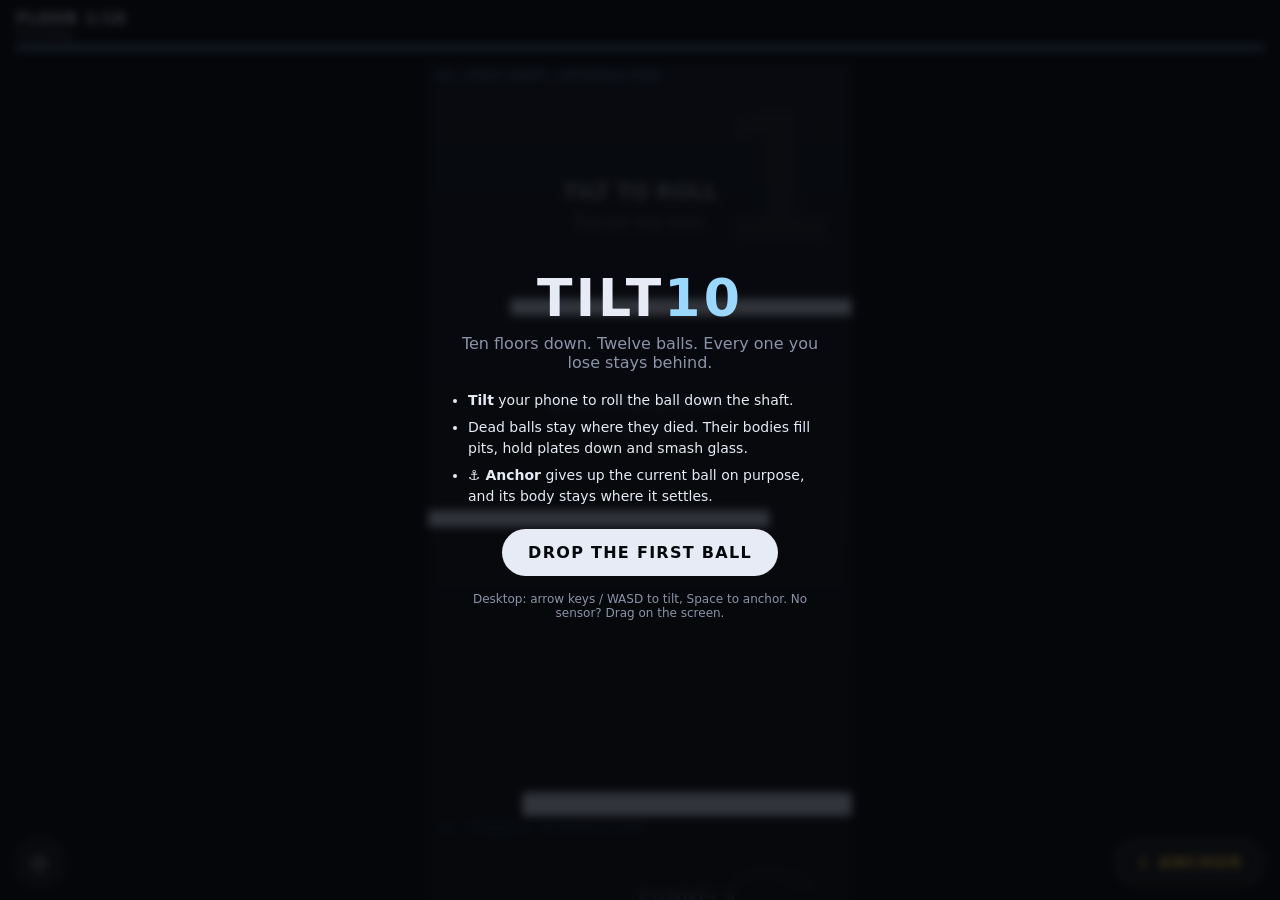
==== index.html @ e5cd6c71 "Add Tilt10: a 10-floor tilt-controlled ball descent puzzle Playable web prototype. Dead balls persis" ====
<!doctype html>
<html lang="en">
<head>
  <meta charset="utf-8" />
  <meta name="viewport" content="width=device-width, initial-scale=1, maximum-scale=1, user-scalable=no, viewport-fit=cover" />
  <meta name="theme-color" content="#06070b" />
  <meta name="apple-mobile-web-app-capable" content="yes" />
  <meta name="mobile-web-app-capable" content="yes" />
  <title>Tilt10</title>
  <link rel="stylesheet" href="style.css" />
</head>
<body>
  <canvas id="game"></canvas>

  <header id="hud">
    <div class="hud-left">
      <div id="hud-floor">FLOOR 1/10</div>
      <div id="hud-name">First Drop</div>
    </div>
    <div id="hud-balls"></div>
    <div id="hud-timer-wrap"><div id="hud-timer"></div></div>
  </header>

  <footer id="controls">
    <button id="calib" title="Recalibrate tilt (C)" aria-label="Recalibrate tilt">◎</button>
    <button id="anchor" title="Anchor this ball (Space)">⚓ ANCHOR</button>
  </footer>

  <div id="toast" role="status"></div>

  <section id="title" class="overlay">
    <div class="card">
      <h1>TILT<span>10</span></h1>
      <p class="tag">Ten floors down. Twelve balls. Every one you lose stays behind.</p>
      <ul>
        <li><b>Tilt</b> your phone to roll the ball down the shaft.</li>
        <li>Dead balls stay where they died. Their bodies fill pits, hold plates down and smash glass.</li>
        <li><b>⚓ Anchor</b> gives up the current ball on purpose, and its body stays where it settles.</li>
      </ul>
      <button id="start">DROP THE FIRST BALL</button>
      <p class="small">Desktop: arrow keys / WASD to tilt, Space to anchor. No sensor? Drag on the screen.</p>
    </div>
  </section>

  <section id="end" class="overlay hidden">
    <div class="card">
      <h1 id="end-title">BREACHED</h1>
      <p id="end-text"></p>
      <p id="end-best" class="small"></p>
      <button id="again">TRY AGAIN</button>
    </div>
  </section>

  <script type="module" src="js/game.js"></script>
</body>
</html>
---- style.css ----
:root {
  --bg: #06070b;
  --fg: #e6ebf5;
  --dim: #8b94a8;
  --accent: #9ad8ff;
  --warn: #ff4d6d;
  --gold: #ffd23f;
  --font: ui-sans-serif, system-ui, -apple-system, "Segoe UI", Roboto, sans-serif;
}

* { box-sizing: border-box; }

html, body {
  margin: 0;
  height: 100%;
  background: var(--bg);
  color: var(--fg);
  font-family: var(--font);
  overflow: hidden;
  overscroll-behavior: none;
  touch-action: none;
  -webkit-user-select: none;
  user-select: none;
  -webkit-tap-highlight-color: transparent;
}

#game {
  position: fixed;
  inset: 0;
  width: 100vw;
  height: 100vh;
  height: 100dvh;
  display: block;
}

/* ---------- HUD ---------- */
#hud {
  position: fixed;
  top: 0;
  left: 0;
  right: 0;
  padding: calc(env(safe-area-inset-top) + 10px) 16px 8px;
  display: flex;
  align-items: center;
  justify-content: space-between;
  gap: 12px;
  pointer-events: none;
}
#hud-floor { font-weight: 800; font-size: 15px; letter-spacing: 0.08em; }
#hud-name { font-size: 11px; color: var(--dim); letter-spacing: 0.04em; }
#hud-balls { display: flex; flex-wrap: wrap; gap: 4px; justify-content: flex-end; max-width: 55%; }
#hud-balls i {
  width: 10px;
  height: 10px;
  border-radius: 50%;
  background: #fff;
  box-shadow: 0 0 6px rgba(154, 216, 255, 0.6);
}
#hud-balls i.live { background: var(--accent); box-shadow: 0 0 10px var(--accent); }
#hud-balls i.used { background: #3a4050; box-shadow: none; }
#hud-timer-wrap {
  position: absolute;
  left: 16px;
  right: 16px;
  bottom: 0;
  height: 3px;
  background: rgba(255, 255, 255, 0.08);
  border-radius: 2px;
  overflow: hidden;
}
#hud-timer {
  height: 100%;
  background: var(--accent);
  transform-origin: left center;
  transition: background 0.3s;
}
#hud-timer.low { background: var(--warn); }

/* ---------- controls ---------- */
#controls {
  position: fixed;
  left: 0;
  right: 0;
  bottom: 0;
  padding: 10px 16px calc(env(safe-area-inset-bottom) + 14px);
  display: flex;
  justify-content: space-between;
  align-items: center;
  pointer-events: none;
}
#controls button { pointer-events: auto; }

button {
  font: inherit;
  color: var(--fg);
  background: rgba(255, 255, 255, 0.08);
  border: 1px solid rgba(255, 255, 255, 0.18);
  border-radius: 999px;
  padding: 12px 20px;
  font-weight: 800;
  letter-spacing: 0.08em;
  cursor: pointer;
  touch-action: manipulation;
}
button:active { transform: scale(0.97); background: rgba(255, 255, 255, 0.16); }
#anchor { border-color: rgba(255, 210, 63, 0.5); color: var(--gold); min-width: 140px; }
#calib { width: 48px; height: 48px; padding: 0; font-size: 20px; }

/* ---------- toast ---------- */
#toast {
  position: fixed;
  left: 50%;
  top: calc(env(safe-area-inset-top) + 72px);
  transform: translate(-50%, -10px);
  max-width: calc(100vw - 32px);
  padding: 8px 14px;
  border-radius: 10px;
  background: rgba(20, 24, 34, 0.92);
  border: 1px solid rgba(255, 255, 255, 0.1);
  font-size: 13px;
  text-align: center;
  opacity: 0;
  transition: opacity 0.25s, transform 0.25s;
  pointer-events: none;
}
#toast.show { opacity: 1; transform: translate(-50%, 0); }

/* ---------- overlays ---------- */
.overlay {
  position: fixed;
  inset: 0;
  display: flex;
  align-items: center;
  justify-content: center;
  padding: 16px;
  background: rgba(6, 7, 11, 0.78);
  backdrop-filter: blur(4px);
  -webkit-backdrop-filter: blur(4px);
  z-index: 10;
}
.overlay.hidden { display: none; }
.card { max-width: 380px; text-align: center; }
.card h1 { font-size: 52px; margin: 0 0 6px; letter-spacing: 0.06em; font-weight: 900; }
.card h1 span { color: var(--accent); }
.card .tag { color: var(--dim); margin: 0 0 18px; }
.card ul { text-align: left; padding-left: 18px; margin: 0 0 22px; line-height: 1.5; font-size: 14px; }
.card li { margin-bottom: 6px; }
.card #start, .card #again {
  background: var(--fg);
  color: var(--bg);
  border: none;
  padding: 14px 26px;
}
.small { font-size: 12px; color: var(--dim); margin-top: 16px; }
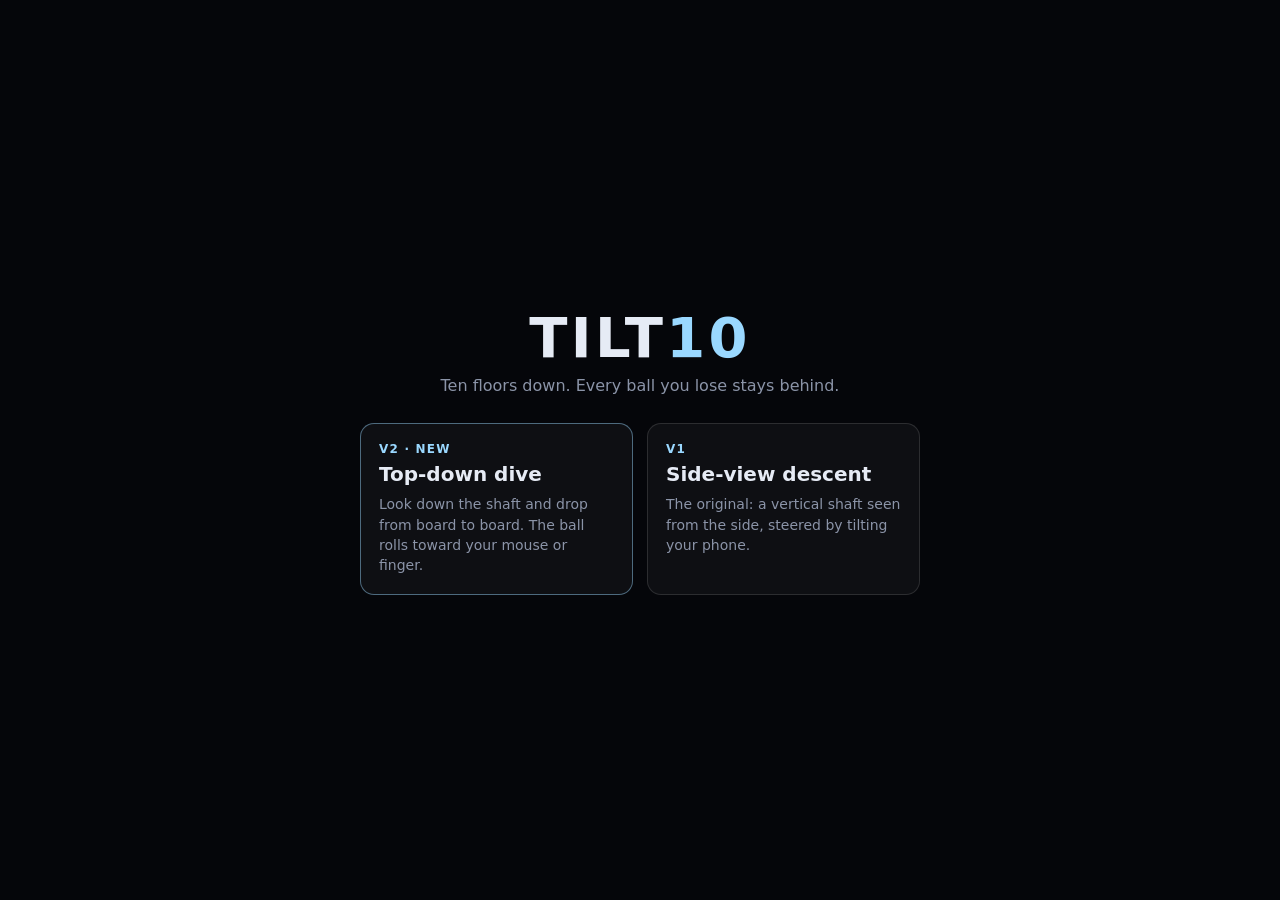
==== commit b23b1135: "Add Tilt10 v2: top-down dive with cursor steering; keep v1 v2 looks straight down the shaft: each fl" ====
--- a/index.html
+++ b/index.html
@@ -2,55 +2,50 @@
 <html lang="en">
 <head>
   <meta charset="utf-8" />
-  <meta name="viewport" content="width=device-width, initial-scale=1, maximum-scale=1, user-scalable=no, viewport-fit=cover" />
-  <meta name="theme-color" content="#06070b" />
-  <meta name="apple-mobile-web-app-capable" content="yes" />
-  <meta name="mobile-web-app-capable" content="yes" />
+  <meta name="viewport" content="width=device-width, initial-scale=1, viewport-fit=cover" />
+  <meta name="theme-color" content="#05060a" />
   <title>Tilt10</title>
-  <link rel="stylesheet" href="style.css" />
+  <style>
+    :root { --bg: #05060a; --fg: #e6ebf5; --dim: #8b94a8; --accent: #9ad8ff; }
+    * { box-sizing: border-box; }
+    body {
+      margin: 0; min-height: 100vh; background: var(--bg); color: var(--fg);
+      font-family: ui-sans-serif, system-ui, -apple-system, "Segoe UI", Roboto, sans-serif;
+      display: flex; align-items: center; justify-content: center; padding: 24px 16px;
+    }
+    main { max-width: 560px; width: 100%; text-align: center; }
+    h1 { font-size: 56px; margin: 0 0 6px; letter-spacing: 0.06em; font-weight: 900; }
+    h1 span { color: var(--accent); }
+    .tag { color: var(--dim); margin: 0 0 28px; }
+    .grid { display: grid; grid-template-columns: repeat(auto-fit, minmax(220px, 1fr)); gap: 14px; }
+    a.card {
+      display: block; text-align: left; text-decoration: none; color: inherit;
+      padding: 18px; border-radius: 14px; border: 1px solid rgba(255,255,255,0.12);
+      background: rgba(255,255,255,0.04); transition: background 0.2s, border-color 0.2s;
+    }
+    a.card:hover { background: rgba(255,255,255,0.08); border-color: rgba(154,216,255,0.5); }
+    a.card.new { border-color: rgba(154,216,255,0.45); }
+    .ver { font-size: 12px; font-weight: 800; letter-spacing: 0.1em; color: var(--accent); }
+    .card h2 { margin: 6px 0 8px; font-size: 20px; }
+    .card p { margin: 0; color: var(--dim); font-size: 14px; line-height: 1.45; }
+  </style>
 </head>
 <body>
-  <canvas id="game"></canvas>
-
-  <header id="hud">
-    <div class="hud-left">
-      <div id="hud-floor">FLOOR 1/10</div>
-      <div id="hud-name">First Drop</div>
+  <main>
+    <h1>TILT<span>10</span></h1>
+    <p class="tag">Ten floors down. Every ball you lose stays behind.</p>
+    <div class="grid">
+      <a class="card new" href="v2/">
+        <div class="ver">V2 · NEW</div>
+        <h2>Top-down dive</h2>
+        <p>Look down the shaft and drop from board to board. The ball rolls toward your mouse or finger.</p>
+      </a>
+      <a class="card" href="v1/">
+        <div class="ver">V1</div>
+        <h2>Side-view descent</h2>
+        <p>The original: a vertical shaft seen from the side, steered by tilting your phone.</p>
+      </a>
     </div>
-    <div id="hud-balls"></div>
-    <div id="hud-timer-wrap"><div id="hud-timer"></div></div>
-  </header>
-
-  <footer id="controls">
-    <button id="calib" title="Recalibrate tilt (C)" aria-label="Recalibrate tilt">◎</button>
-    <button id="anchor" title="Anchor this ball (Space)">⚓ ANCHOR</button>
-  </footer>
-
-  <div id="toast" role="status"></div>
-
-  <section id="title" class="overlay">
-    <div class="card">
-      <h1>TILT<span>10</span></h1>
-      <p class="tag">Ten floors down. Twelve balls. Every one you lose stays behind.</p>
-      <ul>
-        <li><b>Tilt</b> your phone to roll the ball down the shaft.</li>
-        <li>Dead balls stay where they died. Their bodies fill pits, hold plates down and smash glass.</li>
-        <li><b>⚓ Anchor</b> gives up the current ball on purpose, and its body stays where it settles.</li>
-      </ul>
-      <button id="start">DROP THE FIRST BALL</button>
-      <p class="small">Desktop: arrow keys / WASD to tilt, Space to anchor. No sensor? Drag on the screen.</p>
-    </div>
-  </section>
-
-  <section id="end" class="overlay hidden">
-    <div class="card">
-      <h1 id="end-title">BREACHED</h1>
-      <p id="end-text"></p>
-      <p id="end-best" class="small"></p>
-      <button id="again">TRY AGAIN</button>
-    </div>
-  </section>
-
-  <script type="module" src="js/game.js"></script>
+  </main>
 </body>
 </html>
